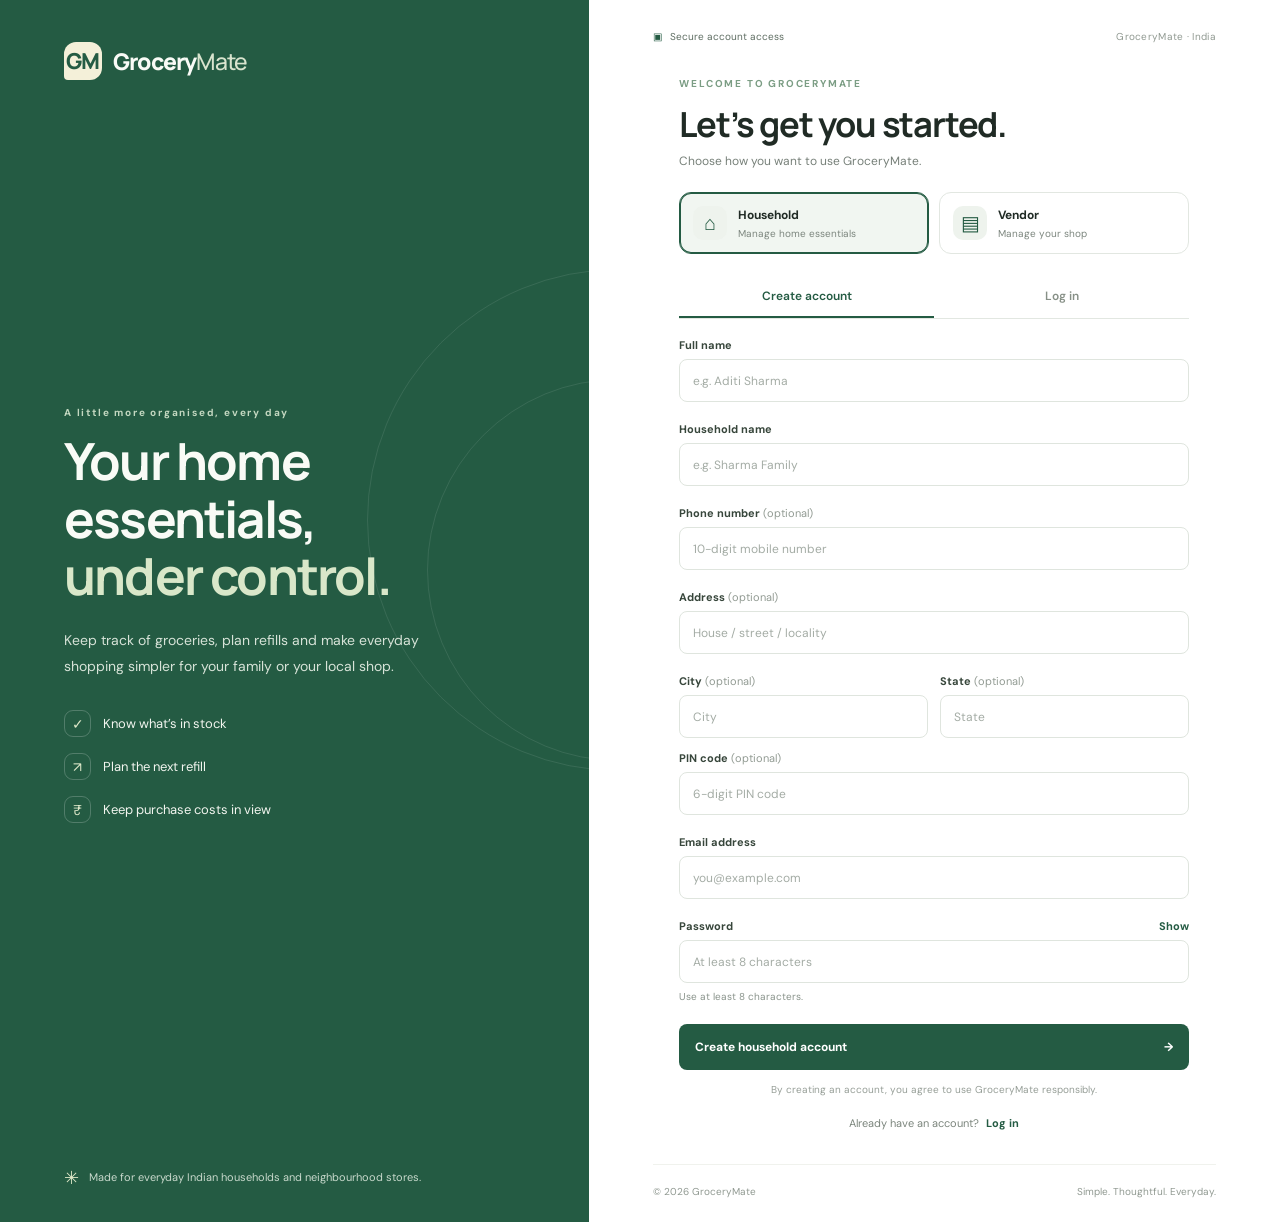
==== src/main/resources/static/index.html @ ab4fe879 "feat: initial commit for GroceryMate project" ====
<!DOCTYPE html>
<html lang="en">
<head>
  <meta charset="UTF-8">
  <meta name="viewport" content="width=device-width, initial-scale=1.0">
  <title>GroceryMate | Sign in & Create account</title>
  <link rel="stylesheet" href="style.css">
</head>
<body>
  <main class="page-shell">
    <section class="intro-panel">
      <a class="brand" href="#" aria-label="GroceryMate home">
        <span class="brand-mark">GM</span>
        <span>Grocery<span class="brand-light">Mate</span></span>
      </a>
      <div class="intro-copy">
        <p class="eyebrow">A little more organised, every day</p>
        <h1>Your home essentials,<br><em>under control.</em></h1>
        <p class="intro-text">Keep track of groceries, plan refills and make everyday shopping simpler for your family or your local shop.</p>
        <div class="feature-list">
          <div><span class="feature-icon">✓</span><span>Know what’s in stock</span></div>
          <div><span class="feature-icon">↗</span><span>Plan the next refill</span></div>
          <div><span class="feature-icon">₹</span><span>Keep purchase costs in view</span></div>
        </div>
      </div>
      <div class="intro-bottom"><span class="leaf">✳</span> Made for everyday Indian households and neighbourhood stores.</div>
    </section>

    <section class="auth-panel">
      <div class="auth-topline">
        <span class="secure-note"><span class="lock">▣</span> Secure account access</span>
        <span class="top-small">GroceryMate · India</span>
      </div>

      <div class="auth-card">
        <div class="role-heading">
          <p class="eyebrow">WELCOME TO GROCERYMATE</p>
          <h2>Let’s get you started.</h2>
          <p class="subheading">Choose how you want to use GroceryMate.</p>
        </div>

        <div class="role-switch" role="tablist" aria-label="Account type">
          <button class="role-option active" type="button" data-role="user" role="tab" aria-selected="true">
            <span class="role-symbol">⌂</span><span><strong>Household</strong><small>Manage home essentials</small></span>
          </button>
          <button class="role-option" type="button" data-role="vendor" role="tab" aria-selected="false">
            <span class="role-symbol">▤</span><span><strong>Vendor</strong><small>Manage your shop</small></span>
          </button>
        </div>

        <div class="auth-tabs" role="tablist" aria-label="Sign in or sign up">
          <button type="button" class="auth-tab active" data-mode="signup" role="tab" aria-selected="true">Create account</button>
          <button type="button" class="auth-tab" data-mode="login" role="tab" aria-selected="false">Log in</button>
        </div>

        <div id="statusMessage" class="status-message" role="status" aria-live="polite" hidden></div>

        <form id="authForm" novalidate>
          <div id="signupFields">
            <div class="field">
              <label for="fullName">Full name</label>
              <input id="fullName" name="fullName" type="text" maxlength="100" autocomplete="name" placeholder="e.g. Aditi Sharma">
              <small class="field-error" data-error-for="fullName"></small>
            </div>

            <div id="vendorFields" hidden>
              <div class="field">
                <label for="shopName">Shop name</label>
                <input id="shopName" name="shopName" type="text" maxlength="150" autocomplete="organization" placeholder="e.g. Sharma General Store">
                <small class="field-error" data-error-for="shopName"></small>
              </div>
            </div>

            <div id="householdFields">
              <div class="field">
                <label for="householdName">Household name</label>
                <input id="householdName" name="householdName" type="text" maxlength="120" placeholder="e.g. Sharma Family">
                <small class="field-error" data-error-for="householdName"></small>
              </div>
            </div>

            <div class="field">
              <label for="phone">Phone number <span class="optional">(optional)</span></label>
              <input id="phone" name="phone" type="tel" inputmode="tel" maxlength="15" autocomplete="tel" placeholder="10-digit mobile number">
              <small class="field-error" data-error-for="phone"></small>
            </div>

            <div class="field">
              <label for="address">Address <span class="optional">(optional)</span></label>
              <input id="address" name="address" type="text" maxlength="255" autocomplete="street-address" placeholder="House / street / locality">
              <small class="field-error" data-error-for="address"></small>
            </div>

            <div class="field-grid">
              <div class="field">
                <label for="city">City <span class="optional">(optional)</span></label>
                <input id="city" name="city" type="text" maxlength="100" autocomplete="address-level2" placeholder="City">
              </div>
              <div class="field">
                <label for="state">State <span class="optional">(optional)</span></label>
                <input id="state" name="state" type="text" maxlength="100" autocomplete="address-level1" placeholder="State">
              </div>
            </div>
            <div class="field">
              <label for="pincode">PIN code <span class="optional">(optional)</span></label>
              <input id="pincode" name="pincode" type="text" inputmode="numeric" pattern="[0-9]{6}" maxlength="6" autocomplete="postal-code" placeholder="6-digit PIN code">
              <small class="field-error" data-error-for="pincode"></small>
            </div>
          </div>

          <div class="field">
            <label for="email">Email address</label>
            <input id="email" name="email" type="email" maxlength="254" autocomplete="email" required placeholder="you@example.com">
            <small class="field-error" data-error-for="email"></small>
          </div>

          <div class="field">
            <div class="label-row"><label for="password">Password</label><button type="button" class="text-button" id="togglePassword">Show</button></div>
            <input id="password" name="password" type="password" autocomplete="new-password" minlength="8" required placeholder="At least 8 characters">
            <small class="field-hint" id="passwordHint">Use at least 8 characters.</small>
            <small class="field-error" data-error-for="password"></small>
          </div>

          <button id="submitButton" class="submit-button" type="submit"><span id="submitLabel">Create household account</span><span aria-hidden="true">→</span></button>
          <p class="terms" id="termsText">By creating an account, you agree to use GroceryMate responsibly.</p>
        </form>
        <p class="switch-prompt"><span id="switchPromptText">Already have an account?</span> <button id="switchMode" class="text-button" type="button">Log in</button></p>
      </div>
      <footer class="auth-footer"><span>© 2026 GroceryMate</span><span>Simple. Thoughtful. Everyday.</span></footer>
    </section>
  </main>
  <script src="app.js"></script>
</body>
</html>
---- src/main/resources/static/style.css ----
@import url('https://fonts.googleapis.com/css2?family=DM+Sans:wght@400;500;600;700&family=Manrope:wght@400;500;600;700;800&display=swap');

:root {
  --green: #245b43;
  --green-dark: #173d2d;
  --green-soft: #e9f1eb;
  --cream: #f7f6f0;
  --ink: #202b25;
  --muted: #778079;
  --line: #e2e7e1;
  --white: #fff;
  --danger: #b93838;
}
* { box-sizing: border-box; }
body { margin: 0; min-height: 100vh; color: var(--ink); background: #edf0e9; font-family: 'DM Sans', sans-serif; }
button, input { font: inherit; }
button { cursor: pointer; }
.page-shell { min-height: 100vh; display: grid; grid-template-columns: minmax(320px, .92fr) minmax(500px, 1.08fr); max-width: 1600px; margin: 0 auto; background: var(--white); box-shadow: 0 24px 80px #23382b14; }
.intro-panel { position: relative; display: flex; flex-direction: column; min-height: 100vh; padding: 42px clamp(30px, 5vw, 78px) 30px; overflow: hidden; color: #f9fbf6; background: var(--green); }
.intro-panel::before, .intro-panel::after { position: absolute; content: ""; border: 1px solid #ffffff18; border-radius: 50%; pointer-events: none; }
.intro-panel::before { width: 500px; height: 500px; right: -280px; top: 22%; }
.intro-panel::after { width: 380px; height: 380px; right: -220px; top: 31%; }
.brand { display: inline-flex; align-items: center; gap: 11px; width: fit-content; color: inherit; text-decoration: none; font: 800 23px 'Manrope', sans-serif; letter-spacing: -.8px; }
.brand-mark { display: grid; place-items: center; width: 38px; height: 38px; border-radius: 12px 12px 12px 4px; background: #f4f0d9; color: var(--green); font: 800 22px 'Manrope', sans-serif; }
.brand-light { color: #d9e4ce; font-weight: 500; }
.intro-copy { position: relative; z-index: 1; margin: auto 0; padding: 70px 0 85px; max-width: 470px; }
.eyebrow { margin: 0 0 13px; color: #7b9d84; font-size: 10px; font-weight: 700; letter-spacing: 1.8px; }
.intro-panel .eyebrow { color: #c4d8c1; }
h1, h2 { font-family: 'Manrope', sans-serif; letter-spacing: -1.8px; }
h1 { margin: 0; font-size: clamp(38px, 4vw, 58px); line-height: 1.13; font-weight: 700; }
h1 em { color: #d9e7c9; font-style: normal; }
.intro-text { max-width: 390px; margin: 23px 0 30px; color: #d7e3d8; font-size: 14px; line-height: 1.85; }
.feature-list { display: grid; gap: 16px; }
.feature-list > div { display: flex; align-items: center; gap: 12px; font-size: 13px; color: #f2f5ef; }
.feature-icon { display: grid; place-items: center; width: 27px; height: 27px; border: 1px solid #ffffff35; border-radius: 9px; color: #e0eacb; font-size: 14px; }
.intro-bottom { position: relative; z-index: 1; display: flex; align-items: center; gap: 10px; color: #c8d9cc; font-size: 11px; line-height: 1.6; }
.leaf { font-size: 18px; color: #e0e9c9; }
.auth-panel { display: flex; flex-direction: column; min-width: 0; padding: 30px clamp(24px, 5vw, 78px) 24px; }
.auth-topline, .auth-footer { display: flex; justify-content: space-between; align-items: center; gap: 12px; color: #909991; font-size: 10px; }
.secure-note { color: #5e6d62; }
.lock { margin-right: 5px; color: var(--green); }
.top-small { letter-spacing: .3px; }
.auth-card { width: 100%; max-width: 510px; margin: auto; padding: 34px 0; }
.role-heading h2 { margin: 0; font-size: clamp(27px, 2.7vw, 35px); line-height: 1.2; letter-spacing: -1.2px; }
.subheading { margin: 9px 0 23px; color: var(--muted); font-size: 12px; }
.role-switch { display: grid; grid-template-columns: 1fr 1fr; gap: 10px; margin-bottom: 22px; }
.role-option { display: flex; align-items: center; gap: 11px; min-width: 0; padding: 13px; border: 1px solid var(--line); border-radius: 12px; background: white; text-align: left; color: var(--ink); transition: .2s ease; }
.role-option:hover { border-color: #b8cbbd; }
.role-option.active { border-color: var(--green); background: #f1f6f1; box-shadow: inset 0 0 0 1px var(--green); }
.role-symbol { display: grid; place-items: center; flex: 0 0 34px; height: 34px; border-radius: 10px; background: #eef3ed; color: var(--green); font-size: 20px; }
.role-option strong, .role-option small { display: block; }
.role-option strong { font-size: 12px; }
.role-option small { margin-top: 4px; color: #7c867e; font-size: 10px; }
.auth-tabs { display: grid; grid-template-columns: 1fr 1fr; border-bottom: 1px solid var(--line); margin-bottom: 19px; }
.auth-tab { padding: 12px 8px; border: 0; border-bottom: 2px solid transparent; background: transparent; color: #879087; font-size: 12px; font-weight: 600; }
.auth-tab.active { border-bottom-color: var(--green); color: var(--green); }
.field { display: flex; flex-direction: column; gap: 7px; margin-bottom: 13px; }
.field label { color: #37463b; font-size: 11px; font-weight: 700; }
.optional { color: #929b93; font-weight: 400; }
input { width: 100%; min-width: 0; height: 43px; padding: 0 13px; border: 1px solid #dfe5de; border-radius: 8px; outline: none; color: var(--ink); background: #fff; font-size: 12px; transition: border .15s, box-shadow .15s; }
input::placeholder { color: #a4aca5; }
input:focus { border-color: #4f8766; box-shadow: 0 0 0 3px #245b4312; }
input.invalid { border-color: var(--danger); }
.field-grid { display: grid; grid-template-columns: 1fr 1fr; gap: 12px; }
.field-grid .field { min-width: 0; }
.label-row { display: flex; align-items: center; justify-content: space-between; }
.text-button { padding: 0; border: 0; color: var(--green); background: transparent; font-size: 11px; font-weight: 700; }
.text-button:hover { text-decoration: underline; }
.field-hint, .field-error { font-size: 10px; line-height: 1.4; }
.field-hint { color: #89938b; }
.field-error { min-height: 0; color: var(--danger); }
.submit-button { display: flex; align-items: center; justify-content: space-between; width: 100%; min-height: 46px; margin-top: 8px; padding: 0 16px; border: 0; border-radius: 8px; color: #fff; background: var(--green); font-size: 12px; font-weight: 700; transition: background .2s, transform .2s; }
.submit-button:hover { background: var(--green-dark); transform: translateY(-1px); }
.submit-button:disabled { cursor: wait; opacity: .65; transform: none; }
.terms { margin: 12px 0 0; color: #969e97; font-size: 10px; line-height: 1.6; text-align: center; }
.switch-prompt { margin: 18px 0 0; color: #7b857c; font-size: 11px; text-align: center; }
.switch-prompt .text-button { margin-left: 4px; }
.status-message { margin: 0 0 14px; padding: 11px 12px; border-radius: 8px; font-size: 11px; line-height: 1.5; }
.status-message.success { color: #205b3c; background: #eaf5ed; border: 1px solid #c9e5d0; }
.status-message.error { color: #8c2828; background: #fff0ef; border: 1px solid #f0d0ce; }
[hidden] { display: none !important; }
.auth-footer { margin-top: auto; padding-top: 20px; border-top: 1px solid #f0f2ed; }

@media (max-width: 900px) {
  .page-shell { grid-template-columns: 1fr; }
  .intro-panel { min-height: auto; padding: 26px 30px 25px; }
  .intro-copy { padding: 44px 0 35px; margin: 0; }
  h1 { font-size: clamp(36px, 7vw, 50px); }
  .intro-text { margin: 15px 0 20px; }
  .feature-list { grid-template-columns: repeat(3, 1fr); gap: 10px; }
  .feature-list > div { align-items: flex-start; font-size: 11px; line-height: 1.5; }
  .intro-bottom { font-size: 10px; }
  .auth-panel { padding: 24px clamp(22px, 6vw, 70px); }
  .auth-card { max-width: 560px; }
}
@media (max-width: 520px) {
  .intro-panel { padding: 22px 21px; }
  .brand { font-size: 20px; }
  .intro-copy { padding: 34px 0 30px; }
  .intro-text { font-size: 12px; }
  .feature-list { grid-template-columns: 1fr; gap: 9px; }
  .feature-list > div { align-items: center; }
  .auth-panel { padding: 20px 20px 18px; }
  .auth-topline { font-size: 9px; }
  .auth-card { padding: 28px 0; }
  .role-option { padding: 10px 8px; gap: 7px; }
  .role-symbol { flex-basis: 29px; height: 29px; }
  .role-option strong { font-size: 11px; }
  .role-option small { font-size: 9px; }
  .field-grid { gap: 9px; }
  .auth-footer { font-size: 9px; }
}
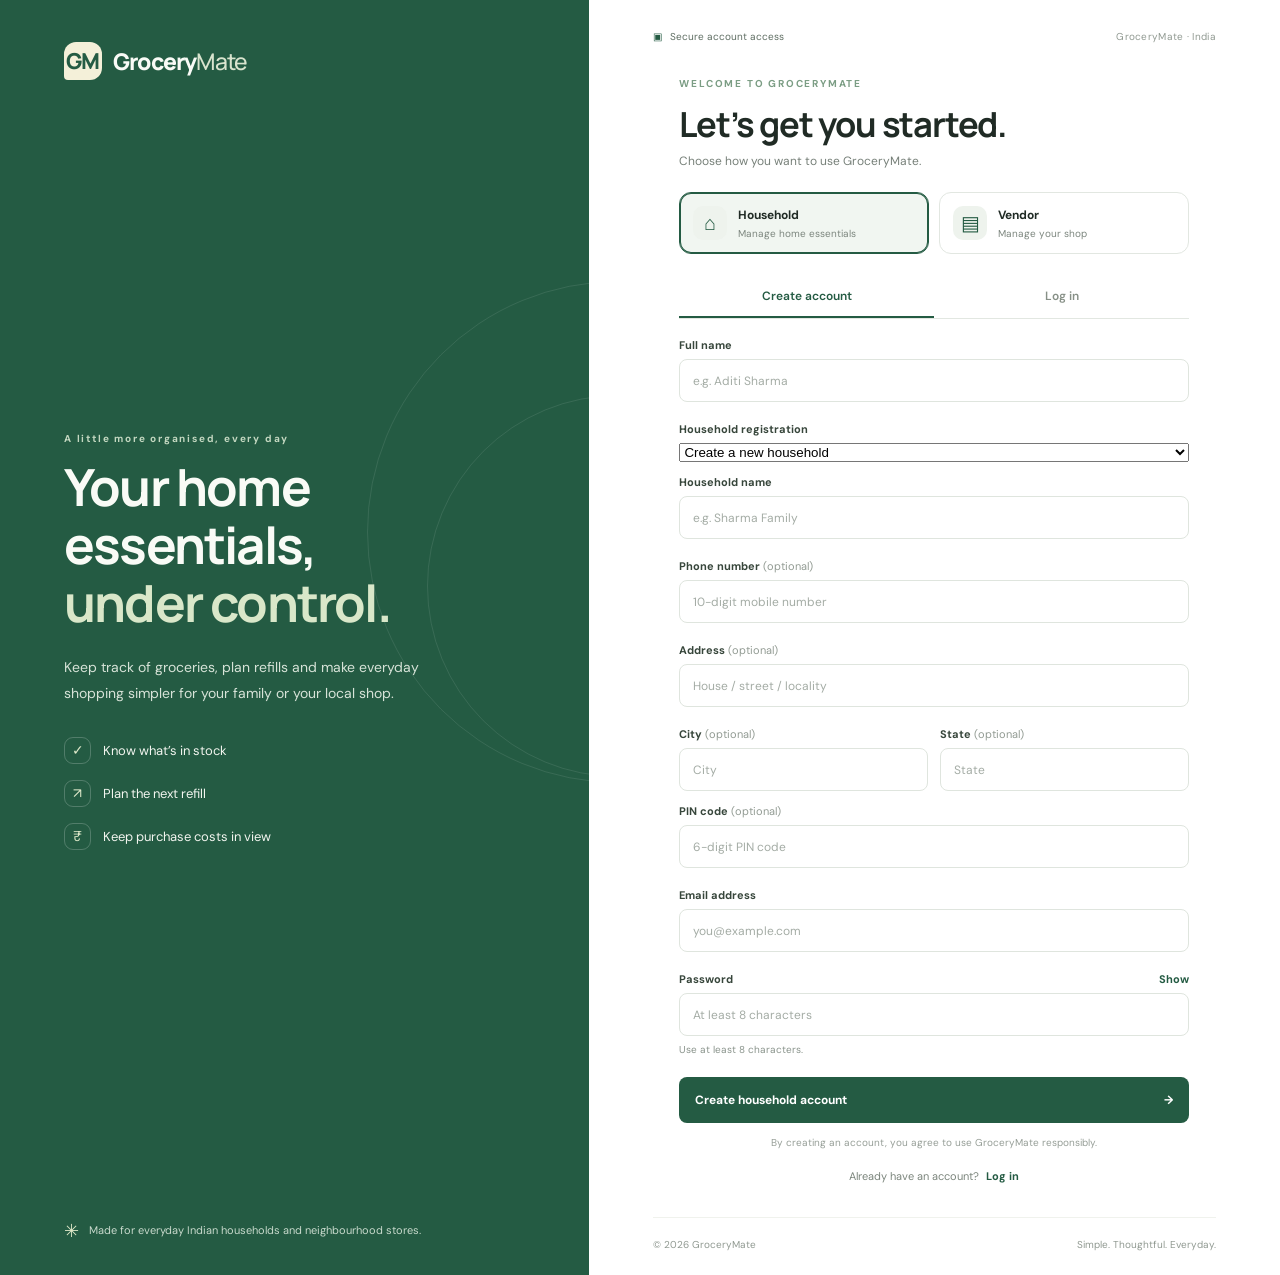
==== commit b10aa031: "feat: implement vendor workflows, product catalog, and household member invitations" ====
--- a/src/main/resources/static/index.html
+++ b/src/main/resources/static/index.html
@@ -71,13 +71,49 @@
               </div>
             </div>
 
+            
             <div id="householdFields">
               <div class="field">
-                <label for="householdName">Household name</label>
-                <input id="householdName" name="householdName" type="text" maxlength="120" placeholder="e.g. Sharma Family">
-                <small class="field-error" data-error-for="householdName"></small>
+                <label for="householdAction">Household registration</label>
+                <select id="householdAction" name="householdAction">
+                  <option value="CREATE">Create a new household</option>
+                  <option value="JOIN">Join an existing household</option>
+                </select>
+              </div>
+
+              <div id="createHouseholdFields">
+                <div class="field">
+                  <label for="householdName">Household name</label>
+                  <input
+                    id="householdName"
+                    name="householdName"
+                    type="text"
+                    maxlength="120"
+                    placeholder="e.g. Sharma Family"
+                  >
+                  <small class="field-error" data-error-for="householdName"></small>
+                </div>
+              </div>
+
+              <div id="joinHouseholdFields" hidden>
+                <div class="field">
+                  <label for="invitationCode">Invitation code</label>
+                  <input
+                    id="invitationCode"
+                    name="invitationCode"
+                    type="text"
+                    maxlength="12"
+                    autocomplete="off"
+                    placeholder="Enter the code from your household owner"
+                  >
+                  <small class="field-error" data-error-for="invitationCode"></small>
+                </div>
+                <small class="field-hint">
+                  The household owner must share a valid invitation code with you.
+                </small>
               </div>
             </div>
+
 
             <div class="field">
               <label for="phone">Phone number <span class="optional">(optional)</span></label>
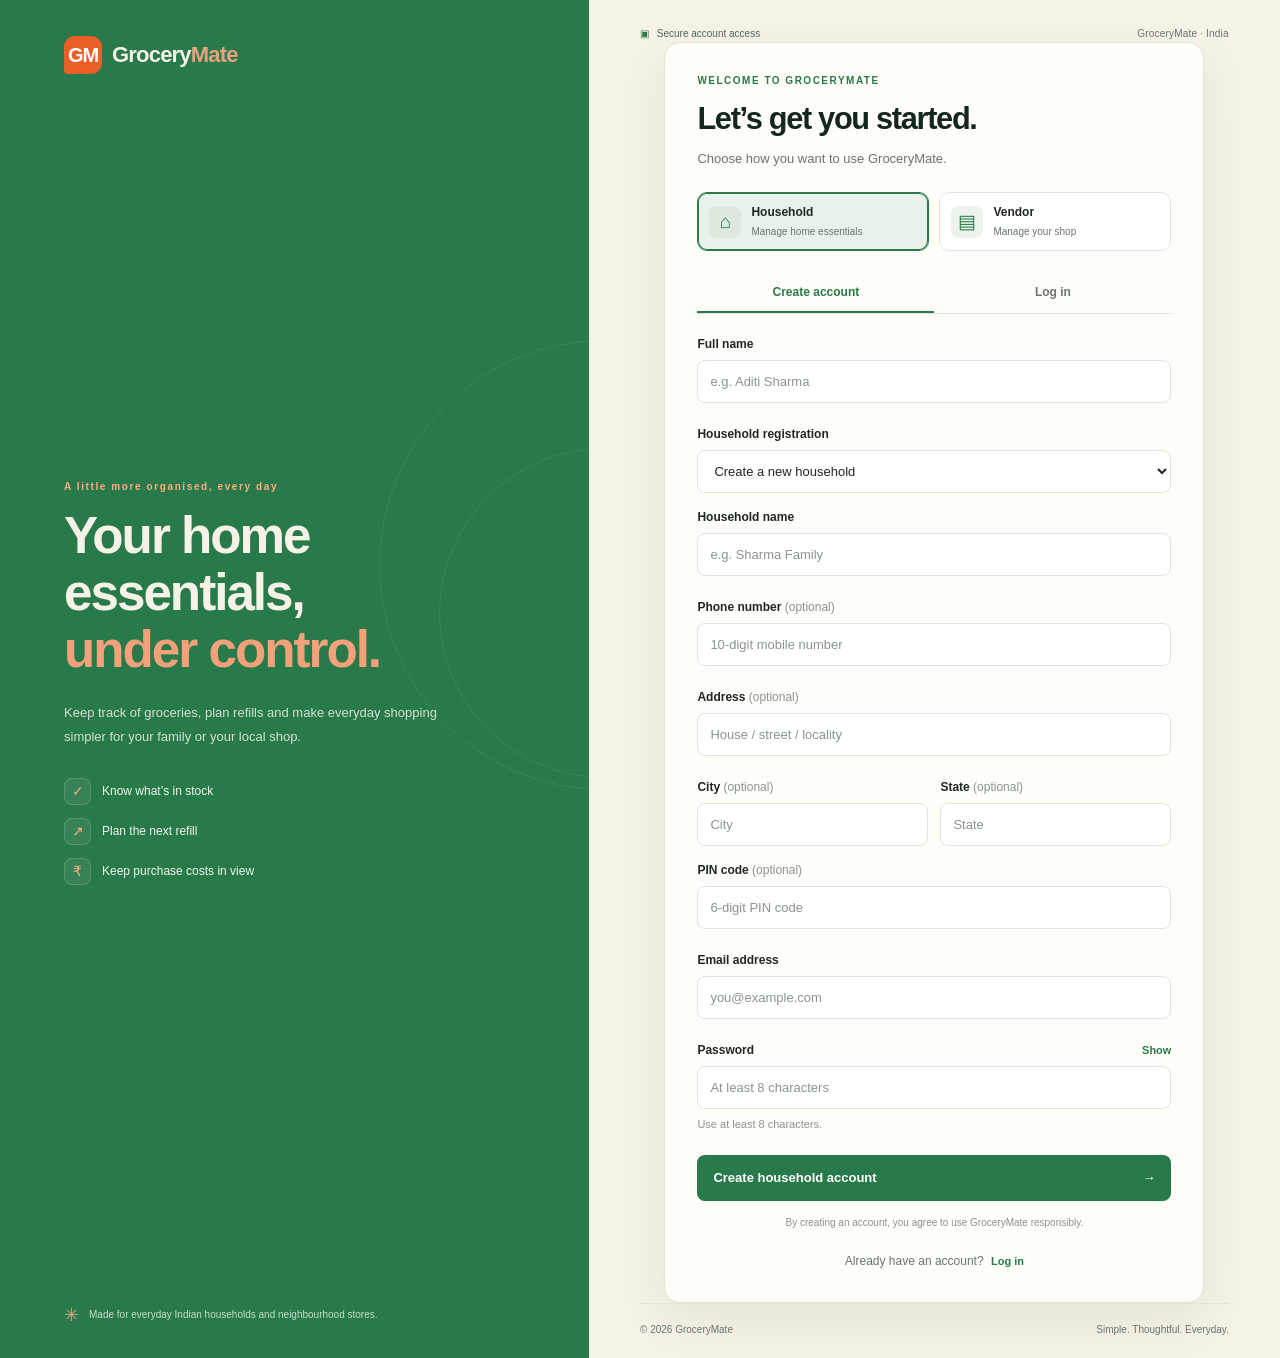
==== commit aa34ab19: "feat: implement catalog search endpoint and enhance dashboard UI" ====
--- a/src/main/resources/static/index.html
+++ b/src/main/resources/static/index.html
@@ -84,7 +84,7 @@
               <div id="createHouseholdFields">
                 <div class="field">
                   <label for="householdName">Household name</label>
-                  <input
+                  <input  
                     id="householdName"
                     name="householdName"
                     type="text"
--- a/src/main/resources/static/style.css
+++ b/src/main/resources/static/style.css
@@ -1,112 +1,1073 @@
-@import url('https://fonts.googleapis.com/css2?family=DM+Sans:wght@400;500;600;700&family=Manrope:wght@400;500;600;700;800&display=swap');
+
+/* ============================================================
+   GROCERYMATE — LOGIN & SIGNUP
+   Forest green · Warm ivory · Clean dashboard-style controls
+   Compatible with the existing authentication HTML and app.js
+   ============================================================ */
+
+/* 1. DESIGN TOKENS */
 
 :root {
-  --green: #245b43;
-  --green-dark: #173d2d;
-  --green-soft: #e9f1eb;
-  --cream: #f7f6f0;
-  --ink: #202b25;
-  --muted: #778079;
-  --line: #e2e7e1;
-  --white: #fff;
-  --danger: #b93838;
-}
-* { box-sizing: border-box; }
-body { margin: 0; min-height: 100vh; color: var(--ink); background: #edf0e9; font-family: 'DM Sans', sans-serif; }
-button, input { font: inherit; }
-button { cursor: pointer; }
-.page-shell { min-height: 100vh; display: grid; grid-template-columns: minmax(320px, .92fr) minmax(500px, 1.08fr); max-width: 1600px; margin: 0 auto; background: var(--white); box-shadow: 0 24px 80px #23382b14; }
-.intro-panel { position: relative; display: flex; flex-direction: column; min-height: 100vh; padding: 42px clamp(30px, 5vw, 78px) 30px; overflow: hidden; color: #f9fbf6; background: var(--green); }
-.intro-panel::before, .intro-panel::after { position: absolute; content: ""; border: 1px solid #ffffff18; border-radius: 50%; pointer-events: none; }
-.intro-panel::before { width: 500px; height: 500px; right: -280px; top: 22%; }
-.intro-panel::after { width: 380px; height: 380px; right: -220px; top: 31%; }
-.brand { display: inline-flex; align-items: center; gap: 11px; width: fit-content; color: inherit; text-decoration: none; font: 800 23px 'Manrope', sans-serif; letter-spacing: -.8px; }
-.brand-mark { display: grid; place-items: center; width: 38px; height: 38px; border-radius: 12px 12px 12px 4px; background: #f4f0d9; color: var(--green); font: 800 22px 'Manrope', sans-serif; }
-.brand-light { color: #d9e4ce; font-weight: 500; }
-.intro-copy { position: relative; z-index: 1; margin: auto 0; padding: 70px 0 85px; max-width: 470px; }
-.eyebrow { margin: 0 0 13px; color: #7b9d84; font-size: 10px; font-weight: 700; letter-spacing: 1.8px; }
-.intro-panel .eyebrow { color: #c4d8c1; }
-h1, h2 { font-family: 'Manrope', sans-serif; letter-spacing: -1.8px; }
-h1 { margin: 0; font-size: clamp(38px, 4vw, 58px); line-height: 1.13; font-weight: 700; }
-h1 em { color: #d9e7c9; font-style: normal; }
-.intro-text { max-width: 390px; margin: 23px 0 30px; color: #d7e3d8; font-size: 14px; line-height: 1.85; }
-.feature-list { display: grid; gap: 16px; }
-.feature-list > div { display: flex; align-items: center; gap: 12px; font-size: 13px; color: #f2f5ef; }
-.feature-icon { display: grid; place-items: center; width: 27px; height: 27px; border: 1px solid #ffffff35; border-radius: 9px; color: #e0eacb; font-size: 14px; }
-.intro-bottom { position: relative; z-index: 1; display: flex; align-items: center; gap: 10px; color: #c8d9cc; font-size: 11px; line-height: 1.6; }
-.leaf { font-size: 18px; color: #e0e9c9; }
-.auth-panel { display: flex; flex-direction: column; min-width: 0; padding: 30px clamp(24px, 5vw, 78px) 24px; }
-.auth-topline, .auth-footer { display: flex; justify-content: space-between; align-items: center; gap: 12px; color: #909991; font-size: 10px; }
-.secure-note { color: #5e6d62; }
-.lock { margin-right: 5px; color: var(--green); }
-.top-small { letter-spacing: .3px; }
-.auth-card { width: 100%; max-width: 510px; margin: auto; padding: 34px 0; }
-.role-heading h2 { margin: 0; font-size: clamp(27px, 2.7vw, 35px); line-height: 1.2; letter-spacing: -1.2px; }
-.subheading { margin: 9px 0 23px; color: var(--muted); font-size: 12px; }
-.role-switch { display: grid; grid-template-columns: 1fr 1fr; gap: 10px; margin-bottom: 22px; }
-.role-option { display: flex; align-items: center; gap: 11px; min-width: 0; padding: 13px; border: 1px solid var(--line); border-radius: 12px; background: white; text-align: left; color: var(--ink); transition: .2s ease; }
-.role-option:hover { border-color: #b8cbbd; }
-.role-option.active { border-color: var(--green); background: #f1f6f1; box-shadow: inset 0 0 0 1px var(--green); }
-.role-symbol { display: grid; place-items: center; flex: 0 0 34px; height: 34px; border-radius: 10px; background: #eef3ed; color: var(--green); font-size: 20px; }
-.role-option strong, .role-option small { display: block; }
-.role-option strong { font-size: 12px; }
-.role-option small { margin-top: 4px; color: #7c867e; font-size: 10px; }
-.auth-tabs { display: grid; grid-template-columns: 1fr 1fr; border-bottom: 1px solid var(--line); margin-bottom: 19px; }
-.auth-tab { padding: 12px 8px; border: 0; border-bottom: 2px solid transparent; background: transparent; color: #879087; font-size: 12px; font-weight: 600; }
-.auth-tab.active { border-bottom-color: var(--green); color: var(--green); }
-.field { display: flex; flex-direction: column; gap: 7px; margin-bottom: 13px; }
-.field label { color: #37463b; font-size: 11px; font-weight: 700; }
-.optional { color: #929b93; font-weight: 400; }
-input { width: 100%; min-width: 0; height: 43px; padding: 0 13px; border: 1px solid #dfe5de; border-radius: 8px; outline: none; color: var(--ink); background: #fff; font-size: 12px; transition: border .15s, box-shadow .15s; }
-input::placeholder { color: #a4aca5; }
-input:focus { border-color: #4f8766; box-shadow: 0 0 0 3px #245b4312; }
-input.invalid { border-color: var(--danger); }
-.field-grid { display: grid; grid-template-columns: 1fr 1fr; gap: 12px; }
-.field-grid .field { min-width: 0; }
-.label-row { display: flex; align-items: center; justify-content: space-between; }
-.text-button { padding: 0; border: 0; color: var(--green); background: transparent; font-size: 11px; font-weight: 700; }
-.text-button:hover { text-decoration: underline; }
-.field-hint, .field-error { font-size: 10px; line-height: 1.4; }
-.field-hint { color: #89938b; }
-.field-error { min-height: 0; color: var(--danger); }
-.submit-button { display: flex; align-items: center; justify-content: space-between; width: 100%; min-height: 46px; margin-top: 8px; padding: 0 16px; border: 0; border-radius: 8px; color: #fff; background: var(--green); font-size: 12px; font-weight: 700; transition: background .2s, transform .2s; }
-.submit-button:hover { background: var(--green-dark); transform: translateY(-1px); }
-.submit-button:disabled { cursor: wait; opacity: .65; transform: none; }
-.terms { margin: 12px 0 0; color: #969e97; font-size: 10px; line-height: 1.6; text-align: center; }
-.switch-prompt { margin: 18px 0 0; color: #7b857c; font-size: 11px; text-align: center; }
-.switch-prompt .text-button { margin-left: 4px; }
-.status-message { margin: 0 0 14px; padding: 11px 12px; border-radius: 8px; font-size: 11px; line-height: 1.5; }
-.status-message.success { color: #205b3c; background: #eaf5ed; border: 1px solid #c9e5d0; }
-.status-message.error { color: #8c2828; background: #fff0ef; border: 1px solid #f0d0ce; }
-[hidden] { display: none !important; }
-.auth-footer { margin-top: auto; padding-top: 20px; border-top: 1px solid #f0f2ed; }
+  --gm-green: #287a4b;
+  --gm-green-dark: #173d2d;
+  --gm-green-deep: #14271f;
+  --gm-green-soft: #e9f1eb;
+  --gm-green-hover: #21663e;
+
+  --gm-cream: #f7f2e7;
+  --gm-paper: #fffdf8;
+  --gm-white: #ffffff;
+
+  --gm-ink: #202822;
+  --gm-muted: #68766d;
+  --gm-border: #dce5de;
+  --gm-border-strong: #c6d2c8;
+
+  --gm-orange: #e85f27;
+  --gm-orange-dark: #c94a1b;
+
+  --gm-danger: #b42318;
+  --gm-danger-bg: #fff0ef;
+  --gm-success: #24643e;
+  --gm-success-bg: #edf4ef;
+
+  --gm-radius-sm: 8px;
+  --gm-radius-md: 12px;
+  --gm-radius-lg: 16px;
+
+  --gm-shadow:
+          0 18px 50px rgba(25, 42, 34, 0.07);
+
+  --gm-transition: 0.18s ease;
+}
+
+/* 2. RESET */
+
+*,
+*::before,
+*::after {
+  box-sizing: border-box;
+}
+
+html {
+  min-height: 100%;
+  scroll-behavior: smooth;
+}
+
+body {
+  min-height: 100vh;
+  margin: 0;
+
+  color: var(--gm-ink);
+  background: var(--gm-cream);
+
+  font-family: 'DM Sans', sans-serif;
+  font-size: 14px;
+
+  -webkit-font-smoothing: antialiased;
+  -moz-osx-font-smoothing: grayscale;
+}
+
+button,
+input,
+select,
+textarea {
+  font: inherit;
+}
+
+button {
+  cursor: pointer;
+}
+
+button:disabled {
+  cursor: not-allowed;
+}
+
+[hidden] {
+  display: none !important;
+}
+
+/* 3. MAIN PAGE LAYOUT */
+
+.page-shell {
+  display: grid;
+  grid-template-columns:
+    minmax(320px, 0.92fr)
+    minmax(500px, 1.08fr);
+
+  width: 100%;
+  max-width: 1600px;
+  min-height: 100vh;
+
+  margin: 0 auto;
+
+  background: var(--gm-cream);
+}
+
+/* 4. LEFT BRANDING PANEL */
+
+.intro-panel {
+  position: relative;
+  isolation: isolate;
+
+  display: flex;
+  flex-direction: column;
+
+  min-width: 0;
+  min-height: 100vh;
+
+  padding: 36px clamp(30px, 5vw, 70px) 28px;
+
+  overflow: hidden;
+
+  color: var(--gm-cream);
+  background: var(--gm-green);
+}
+
+.intro-panel::before,
+.intro-panel::after {
+  position: absolute;
+  z-index: -1;
+
+  content: "";
+  pointer-events: none;
+
+  border: 1px solid rgba(255, 255, 255, 0.07);
+  border-radius: 50%;
+}
+
+.intro-panel::before {
+  width: 450px;
+  height: 450px;
+
+  right: -240px;
+  top: 25%;
+}
+
+.intro-panel::after {
+  width: 330px;
+  height: 330px;
+
+  right: -180px;
+  top: 33%;
+}
+
+.intro-panel > * {
+  position: relative;
+  z-index: 1;
+}
+
+/* 5. BRAND */
+
+.brand {
+  display: inline-flex;
+  align-items: center;
+  gap: 10px;
+
+  width: fit-content;
+
+  color: var(--gm-cream);
+  text-decoration: none;
+
+  font-family: 'Manrope', sans-serif;
+  font-size: 22px;
+  font-weight: 800;
+  letter-spacing: -0.8px;
+}
+
+.brand-mark {
+  display: grid;
+  place-items: center;
+  flex-shrink: 0;
+
+  width: 38px;
+  height: 38px;
+
+  border-radius: 11px 11px 11px 4px;
+
+  background: var(--gm-orange);
+  color: var(--gm-white);
+
+  font-family: 'Manrope', sans-serif;
+  font-size: 20px;
+  font-weight: 800;
+  letter-spacing: -1px;
+}
+
+.brand-light {
+  color: #e9a17e;
+  font-weight: 600;
+}
+
+/* 6. INTRODUCTION CONTENT */
+
+.intro-copy {
+  width: 100%;
+  max-width: 470px;
+
+  margin: auto 0;
+  padding: 65px 0 75px;
+}
+
+.eyebrow {
+  margin: 0 0 12px;
+
+  color: var(--gm-green);
+  font-size: 10px;
+  font-weight: 700;
+  letter-spacing: 1.6px;
+  line-height: 1.6;
+}
+
+.intro-panel .eyebrow {
+  color: #ffab83;
+}
+
+h1,
+h2,
+h3 {
+  font-family: 'Manrope', sans-serif;
+}
+
+.intro-copy h1 {
+  margin: 0;
+
+  color: var(--gm-cream);
+
+  font-size: clamp(38px, 4vw, 56px);
+  font-weight: 800;
+  line-height: 1.12;
+  letter-spacing: -2px;
+}
+
+.intro-copy h1 em {
+  color: #f2a17b;
+  font-style: normal;
+}
+
+.intro-text {
+  max-width: 390px;
+
+  margin: 22px 0 28px;
+
+  color: #d5ded6;
+
+  font-size: 13px;
+  line-height: 1.9;
+}
+
+/* 7. FEATURE LIST */
+
+.feature-list {
+  display: grid;
+  gap: 13px;
+}
+
+.feature-list > div {
+  display: flex;
+  align-items: center;
+  gap: 11px;
+
+  color: #f2f5ef;
+
+  font-size: 12px;
+  line-height: 1.6;
+}
+
+.feature-icon {
+  display: grid;
+  place-items: center;
+  flex-shrink: 0;
+
+  width: 27px;
+  height: 27px;
+
+  border: 1px solid rgba(255, 255, 255, 0.15);
+  border-radius: 8px;
+
+  background: rgba(255, 255, 255, 0.07);
+  color: #ffab83;
+
+  font-size: 14px;
+}
+
+/* 8. INTRO FOOTER */
+
+.intro-bottom {
+  display: flex;
+  align-items: center;
+  gap: 10px;
+
+  color: #c8d9cc;
+  font-size: 10px;
+  line-height: 1.7;
+}
+
+.leaf {
+  flex-shrink: 0;
+  color: #e9a17e;
+  font-size: 18px;
+}
+
+/* 9. RIGHT AUTHENTICATION PANEL */
+
+.auth-panel {
+  display: flex;
+  flex-direction: column;
+
+  min-width: 0;
+  min-height: 100vh;
+
+  padding: 26px clamp(22px, 4vw, 58px) 20px;
+
+  background: var(--gm-cream);
+}
+
+/* Top information row */
+
+.auth-topline,
+.auth-footer {
+  display: flex;
+  align-items: center;
+  justify-content: space-between;
+  gap: 12px;
+
+  color: var(--gm-muted);
+  font-size: 10px;
+  line-height: 1.6;
+}
+
+.secure-note {
+  color: #53675a;
+}
+
+.lock {
+  margin-right: 5px;
+  color: var(--gm-green);
+}
+
+.top-small {
+  letter-spacing: 0.2px;
+  text-align: right;
+}
+
+/* 10. AUTHENTICATION CARD */
+
+.auth-card {
+  width: 100%;
+  max-width: 540px;
+  min-width: 0;
+
+  margin: auto;
+  padding: 30px 32px;
+
+  border: 1px solid #e8e1d5;
+  border-radius: var(--gm-radius-lg);
+
+  background: var(--gm-paper);
+  box-shadow: var(--gm-shadow);
+}
+
+/* 11. FORM HEADING */
+
+.role-heading .eyebrow {
+  margin: 0 0 12px;
+
+  color: var(--gm-green);
+  font-size: 10px;
+  font-weight: 700;
+  letter-spacing: 1.5px;
+}
+
+.role-heading h2 {
+  margin: 0;
+
+  color: var(--gm-green-deep);
+
+  font-size: clamp(26px, 2.4vw, 33px);
+  font-weight: 800;
+  line-height: 1.2;
+  letter-spacing: -1.3px;
+}
+
+.subheading {
+  margin: 10px 0 23px;
+
+  color: var(--gm-muted);
+
+  font-size: 13px;
+  line-height: 1.65;
+}
+
+/* 12. HOUSEHOLD / VENDOR SELECTOR */
+
+.role-switch {
+  display: grid;
+  grid-template-columns: repeat(2, minmax(0, 1fr));
+  gap: 10px;
+
+  margin-bottom: 22px;
+}
+
+.role-option {
+  display: flex;
+  align-items: center;
+  gap: 10px;
+
+  min-width: 0;
+  min-height: 58px;
+
+  padding: 11px;
+
+  border: 1px solid var(--gm-border);
+  border-radius: 10px;
+
+  background: var(--gm-white);
+  color: var(--gm-ink);
+
+  text-align: left;
+
+  box-shadow: none;
+
+  transition:
+          border-color var(--gm-transition),
+          background-color var(--gm-transition);
+}
+
+.role-option:hover {
+  border-color: var(--gm-border-strong);
+  background: #fafbf8;
+}
+
+.role-option:active {
+  transform: none;
+}
+
+.role-option.active {
+  border-color: var(--gm-green);
+  background: var(--gm-green-soft);
+
+  box-shadow: inset 0 0 0 1px var(--gm-green);
+}
+
+.role-symbol {
+  display: grid;
+  place-items: center;
+  flex: 0 0 32px;
+
+  width: 32px;
+  height: 32px;
+
+  border-radius: 8px;
+
+  background: #edf2eb;
+  color: var(--gm-green);
+
+  font-size: 19px;
+}
+
+.role-option.active .role-symbol {
+  background: #dce9dc;
+}
+
+.role-option strong,
+.role-option small {
+  display: block;
+}
+
+.role-option strong {
+  color: var(--gm-ink);
+  font-size: 12px;
+  font-weight: 700;
+  line-height: 1.4;
+}
+
+.role-option small {
+  margin-top: 3px;
+
+  color: var(--gm-muted);
+
+  font-size: 10px;
+  font-weight: 400;
+  line-height: 1.5;
+}
+
+/* 13. SIGNUP / LOGIN TABS */
+
+.auth-tabs {
+  display: grid;
+  grid-template-columns: repeat(2, minmax(0, 1fr));
+  gap: 0;
+
+  margin-bottom: 21px;
+
+  border-bottom: 1px solid var(--gm-border);
+}
+
+.auth-tab {
+  min-width: 0;
+  padding: 12px 8px;
+
+  border: 0;
+  border-bottom: 2px solid transparent;
+  border-radius: 0;
+
+  background: transparent;
+  color: var(--gm-muted);
+
+  font-size: 12px;
+  font-weight: 600;
+  text-align: center;
+
+  box-shadow: none;
+
+  transition:
+          color var(--gm-transition),
+          border-color var(--gm-transition);
+}
+
+.auth-tab:hover {
+  background: #f6f7f2;
+  color: var(--gm-green);
+  box-shadow: none;
+  transform: none;
+}
+
+.auth-tab.active {
+  border-bottom-color: var(--gm-green);
+  background: transparent;
+  color: var(--gm-green);
+  box-shadow: none;
+}
+
+/* 14. STATUS MESSAGES */
+
+.status-message {
+  margin: 0 0 16px;
+  padding: 11px 13px;
+
+  border: 1px solid transparent;
+  border-radius: var(--gm-radius-sm);
+
+  font-size: 12px;
+  line-height: 1.6;
+}
+
+.status-message.success {
+  border-color: #c9e5d0;
+  background: var(--gm-success-bg);
+  color: var(--gm-success);
+}
+
+.status-message.error {
+  border-color: #f0d0ce;
+  background: var(--gm-danger-bg);
+  color: var(--gm-danger);
+}
+
+/* 15. FORM LAYOUT */
+
+#authForm {
+  width: 100%;
+  min-width: 0;
+}
+
+#signupFields,
+#vendorFields,
+#householdFields,
+#createHouseholdFields,
+#joinHouseholdFields {
+  min-width: 0;
+}
+
+/* Individual fields */
+
+.field {
+  display: flex;
+  flex-direction: column;
+  gap: 7px;
+
+  min-width: 0;
+  margin-bottom: 15px;
+}
+
+.field label {
+  color: var(--gm-ink);
+
+  font-size: 12px;
+  font-weight: 600;
+  line-height: 1.5;
+}
+
+.optional {
+  color: #89958c;
+  font-weight: 400;
+}
+
+/* 16. INPUTS AND SELECTS */
+
+#authForm input:not([type="checkbox"]):not([type="radio"]),
+#authForm select,
+#authForm textarea {
+  display: block;
+
+  width: 100%;
+  min-width: 0;
+  min-height: 43px;
+  padding: 10px 12px;
+
+  border: 1px solid var(--gm-border);
+  border-radius: var(--gm-radius-sm);
+
+  outline: none;
+
+  background: var(--gm-white);
+  color: var(--gm-ink);
+
+  font-family: 'DM Sans', sans-serif;
+  font-size: 13px;
+  font-weight: 400;
+
+  box-shadow: none;
+
+  transition:
+          border-color var(--gm-transition),
+          box-shadow var(--gm-transition);
+}
+
+#authForm input:not([type="checkbox"]):not([type="radio"]) {
+  height: 43px;
+}
+
+#authForm select {
+  height: 43px;
+  cursor: pointer;
+}
+
+#authForm textarea {
+  min-height: 100px;
+  resize: vertical;
+  line-height: 1.6;
+}
+
+/* Placeholder */
+
+#authForm input::placeholder,
+#authForm textarea::placeholder {
+  color: #89958d;
+  opacity: 1;
+}
+
+/* Dropdown options */
+
+#authForm select option {
+  background: var(--gm-white);
+  color: var(--gm-ink);
+  font-family: 'DM Sans', sans-serif;
+}
+
+/* Hover */
+
+#authForm input:hover,
+#authForm select:hover,
+#authForm textarea:hover {
+  border-color: var(--gm-border-strong);
+}
+
+/* Keyboard and pointer focus */
+
+#authForm input:focus,
+#authForm select:focus,
+#authForm textarea:focus {
+  border-color: var(--gm-green);
+  box-shadow: 0 0 0 3px rgba(40, 122, 75, 0.10);
+  outline: none;
+}
+
+/* Invalid fields */
+
+#authForm input.invalid,
+#authForm select.invalid,
+#authForm textarea.invalid {
+  border-color: var(--gm-danger);
+}
+
+#authForm input.invalid:focus,
+#authForm select.invalid:focus,
+#authForm textarea.invalid:focus {
+  box-shadow: 0 0 0 3px rgba(180, 35, 24, 0.10);
+}
+
+/* Browser autofill */
+
+#authForm input:-webkit-autofill,
+#authForm input:-webkit-autofill:hover,
+#authForm input:-webkit-autofill:focus {
+  -webkit-text-fill-color: var(--gm-ink);
+  caret-color: var(--gm-ink);
+}
+
+/* 17. CITY AND STATE GRID */
+
+.field-grid {
+  display: grid;
+  grid-template-columns: repeat(2, minmax(0, 1fr));
+  gap: 12px;
+}
+
+.field-grid .field {
+  min-width: 0;
+}
+
+/* 18. PASSWORD AND INLINE ACTIONS */
+
+.label-row {
+  display: flex;
+  align-items: center;
+  justify-content: space-between;
+  gap: 10px;
+}
+
+.text-button {
+  display: inline-flex;
+  align-items: center;
+  justify-content: center;
+
+  width: fit-content;
+  padding: 2px 0;
+
+  border: 0;
+  border-radius: 4px;
+
+  background: transparent;
+  color: var(--gm-green);
+
+  font-family: 'DM Sans', sans-serif;
+  font-size: 11px;
+  font-weight: 700;
+
+  box-shadow: none;
+
+  transition: color var(--gm-transition);
+}
+
+.text-button:hover {
+  background: transparent;
+  color: var(--gm-orange-dark);
+  text-decoration: underline;
+  box-shadow: none;
+  transform: none;
+}
+
+.field-hint,
+.field-error {
+  font-size: 11px;
+  line-height: 1.5;
+}
+
+.field-hint {
+  color: #89958d;
+}
+
+.field-error {
+  color: var(--gm-danger);
+}
+
+/* 19. PRIMARY SUBMIT BUTTON */
+
+.submit-button {
+  display: flex;
+  align-items: center;
+  justify-content: space-between;
+  gap: 12px;
+
+  width: 100%;
+  min-height: 46px;
+
+  margin-top: 8px;
+  padding: 0 15px;
+
+  border: 1px solid transparent;
+  border-radius: var(--gm-radius-sm);
+
+  background: var(--gm-green);
+  color: var(--gm-white);
+
+  font-family: 'DM Sans', sans-serif;
+  font-size: 13px;
+  font-weight: 700;
+  letter-spacing: 0;
+
+  box-shadow: none;
+
+  transition:
+          background-color var(--gm-transition),
+          transform var(--gm-transition);
+}
+
+.submit-button:hover {
+  background: var(--gm-green-hover);
+  box-shadow: none;
+  transform: translateY(-1px);
+}
+
+.submit-button:active {
+  transform: translateY(0);
+}
+
+.submit-button:disabled {
+  opacity: 0.6;
+  cursor: wait;
+  transform: none;
+}
+
+/* 20. TERMS AND ACCOUNT SWITCH */
+
+.terms {
+  margin: 13px 0 0;
+
+  color: #89958d;
+
+  font-size: 10px;
+  line-height: 1.7;
+  text-align: center;
+}
+
+.switch-prompt {
+  margin: 19px 0 0;
+
+  color: var(--gm-muted);
+
+  font-size: 12px;
+  line-height: 1.7;
+  text-align: center;
+}
+
+.switch-prompt .text-button {
+  margin-left: 4px;
+}
+
+/* 21. ACCESSIBILITY */
+
+button:focus-visible,
+a:focus-visible {
+  outline: 2px solid var(--gm-green);
+  outline-offset: 3px;
+}
+
+#authForm input:focus-visible,
+#authForm select:focus-visible,
+#authForm textarea:focus-visible {
+  outline: none;
+}
+
+/* 22. AUTH FOOTER */
+
+.auth-footer {
+  margin-top: auto;
+  padding-top: 18px;
+
+  border-top: 1px solid #e8e1d5;
+}
+
+/* 23. TABLET */
 
 @media (max-width: 900px) {
-  .page-shell { grid-template-columns: 1fr; }
-  .intro-panel { min-height: auto; padding: 26px 30px 25px; }
-  .intro-copy { padding: 44px 0 35px; margin: 0; }
-  h1 { font-size: clamp(36px, 7vw, 50px); }
-  .intro-text { margin: 15px 0 20px; }
-  .feature-list { grid-template-columns: repeat(3, 1fr); gap: 10px; }
-  .feature-list > div { align-items: flex-start; font-size: 11px; line-height: 1.5; }
-  .intro-bottom { font-size: 10px; }
-  .auth-panel { padding: 24px clamp(22px, 6vw, 70px); }
-  .auth-card { max-width: 560px; }
-}
+  .page-shell {
+    grid-template-columns: minmax(0, 1fr);
+  }
+
+  .intro-panel {
+    min-height: auto;
+    padding: 25px 30px;
+  }
+
+  .intro-copy {
+    max-width: 600px;
+    margin: 0;
+    padding: 40px 0 35px;
+  }
+
+  .intro-copy h1 {
+    font-size: clamp(36px, 6vw, 48px);
+  }
+
+  .intro-text {
+    margin: 15px 0 22px;
+  }
+
+  .feature-list {
+    grid-template-columns: repeat(3, minmax(0, 1fr));
+    gap: 12px;
+  }
+
+  .feature-list > div {
+    align-items: flex-start;
+    font-size: 11px;
+  }
+
+  .intro-bottom {
+    font-size: 10px;
+  }
+
+  .auth-panel {
+    min-height: auto;
+    padding: 24px clamp(22px, 5vw, 60px);
+  }
+
+  .auth-card {
+    max-width: 560px;
+    margin: 26px auto;
+    padding: 30px;
+  }
+
+  .auth-footer {
+    width: 100%;
+    margin-top: 0;
+  }
+}
+
+/* 24. MOBILE */
+
 @media (max-width: 520px) {
-  .intro-panel { padding: 22px 21px; }
-  .brand { font-size: 20px; }
-  .intro-copy { padding: 34px 0 30px; }
-  .intro-text { font-size: 12px; }
-  .feature-list { grid-template-columns: 1fr; gap: 9px; }
-  .feature-list > div { align-items: center; }
-  .auth-panel { padding: 20px 20px 18px; }
-  .auth-topline { font-size: 9px; }
-  .auth-card { padding: 28px 0; }
-  .role-option { padding: 10px 8px; gap: 7px; }
-  .role-symbol { flex-basis: 29px; height: 29px; }
-  .role-option strong { font-size: 11px; }
-  .role-option small { font-size: 9px; }
-  .field-grid { gap: 9px; }
-  .auth-footer { font-size: 9px; }
-}
+  .intro-panel {
+    padding: 22px 21px;
+  }
+
+  .brand {
+    gap: 9px;
+    font-size: 20px;
+  }
+
+  .brand-mark {
+    width: 35px;
+    height: 35px;
+    font-size: 19px;
+  }
+
+  .intro-copy {
+    padding: 32px 0 28px;
+  }
+
+  .intro-copy h1 {
+    font-size: clamp(34px, 8vw, 43px);
+    letter-spacing: -1.3px;
+  }
+
+  .intro-text {
+    font-size: 12px;
+    line-height: 1.8;
+  }
+
+  .feature-list {
+    grid-template-columns: 1fr;
+    gap: 9px;
+  }
+
+  .feature-list > div {
+    align-items: center;
+  }
+
+  .auth-panel {
+    padding: 19px 15px 16px;
+  }
+
+  .auth-topline {
+    font-size: 9px;
+  }
+
+  .auth-card {
+    margin: 22px auto;
+    padding: 24px 18px;
+    border-radius: 13px;
+  }
+
+  .role-heading h2 {
+    font-size: 27px;
+  }
+
+  .role-switch {
+    gap: 8px;
+  }
+
+  .role-option {
+    gap: 7px;
+    padding: 10px 8px;
+  }
+
+  .role-symbol {
+    flex-basis: 28px;
+    width: 28px;
+    height: 28px;
+    font-size: 17px;
+  }
+
+  .role-option strong {
+    font-size: 11px;
+  }
+
+  .role-option small {
+    font-size: 9px;
+  }
+
+  .field-grid {
+    gap: 9px;
+  }
+
+  .auth-footer {
+    font-size: 9px;
+  }
+}
+
+/* 25. SMALL MOBILE */
+
+@media (max-width: 360px) {
+  .intro-panel {
+    padding: 20px 17px;
+  }
+
+  .auth-panel {
+    padding-right: 12px;
+    padding-left: 12px;
+  }
+
+  .auth-card {
+    padding: 21px 13px;
+  }
+
+  .role-switch {
+    gap: 6px;
+  }
+
+  .role-option {
+    gap: 6px;
+    padding: 9px 6px;
+  }
+
+  .role-option small {
+    font-size: 9px;
+    overflow-wrap: anywhere;
+  }
+
+  .field-grid {
+    grid-template-columns: minmax(0, 1fr);
+    gap: 0;
+  }
+
+  .auth-topline {
+    gap: 6px;
+  }
+}
+
+/* 26. REDUCED MOTION */
+
+@media (prefers-reduced-motion: reduce) {
+  *,
+  *::before,
+  *::after {
+    scroll-behavior: auto !important;
+    animation-duration: 0.01ms !important;
+    animation-iteration-count: 1 !important;
+    transition-duration: 0.01ms !important;
+  }
+}
